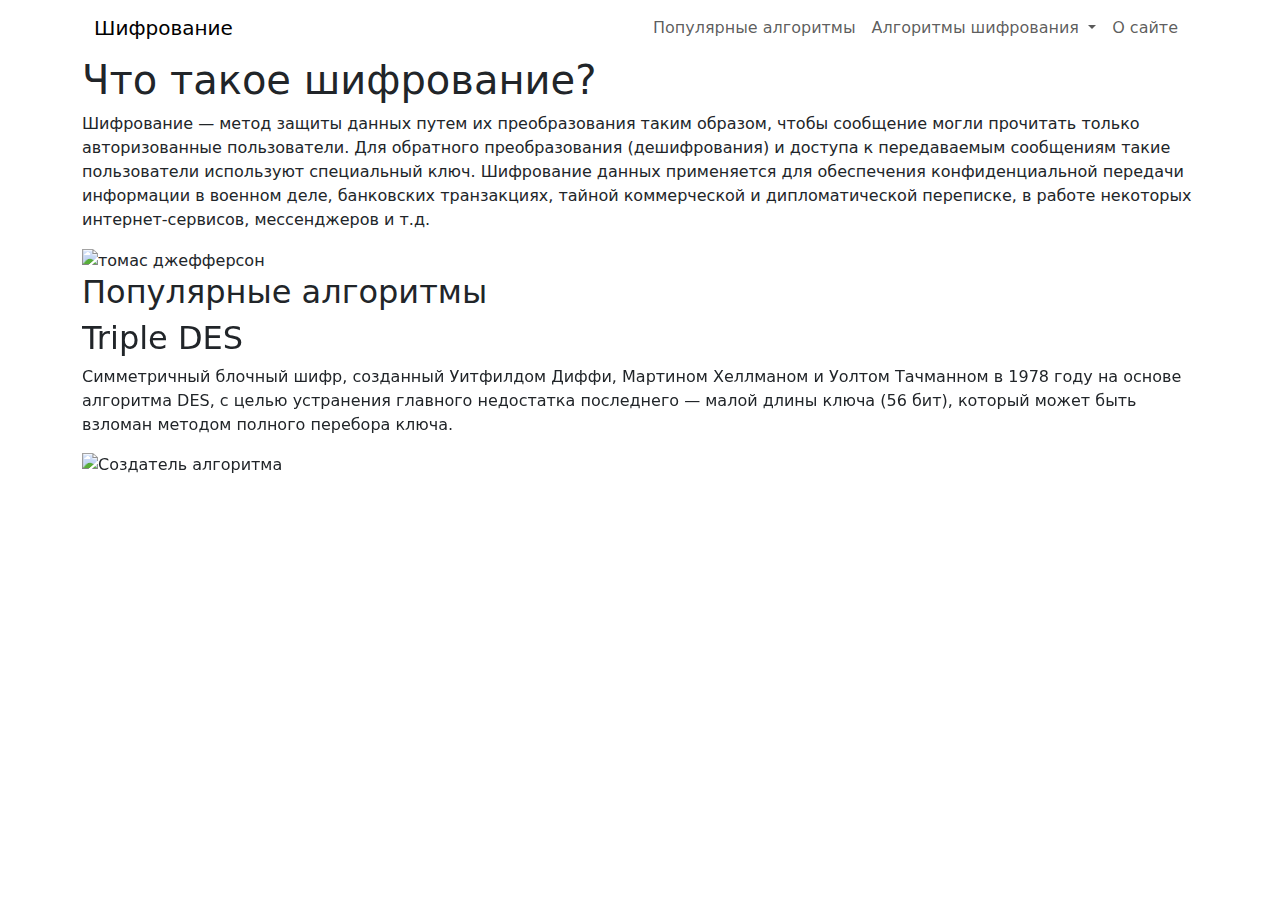
==== Сайт/src/index.html @ 25599749 "Закончил слайдер + добавил кнопке меню ссылку на него" ====
<!DOCTYPE html>
<html lang="ru">
<head>
    <meta charset="UTF-8">
    <meta name="viewport" content="width=device-width, initial-scale=1.0">
    <link href="https://cdn.jsdelivr.net/npm/bootstrap@5.3.3/dist/css/bootstrap.min.css" rel="stylesheet" integrity="sha384-QWTKZyjpPEjISv5WaRU9OFeRpok6YctnYmDr5pNlyT2bRjXh0JMhjY6hW+ALEwIH" crossorigin="anonymous">
    <link rel="stylesheet" href="css/normalize.css">
    <link rel="stylesheet" href="css/style.css">
    <title>Шифрование</title>
</head>
<body>
    <!-- Шапка -->
    <header class="header">
        <div class="container header__container">
            <nav class="navbar navbar-expand-md header__navbar">
                <div class="container-fluid">
                  <a class="navbar-brand header__logo logo" href="#">Шифрование</a>
                  <button class="navbar-toggler" type="button" data-bs-toggle="collapse" data-bs-target="#navbarSupportedContent" aria-controls="navbarSupportedContent" aria-expanded="false" aria-label="Переключатель навигации">
                    <!-- <span class="navbar-toggle-btn"></span> -->
                    <img src="icons/Menu_Duo_LG.svg" alt="" width="30" height="30">
                  </button>
                  <div class="collapse navbar-collapse justify-content-end" id="navbarSupportedContent">
                    <ul class="navbar-nav mb-2 mb-lg-0">
                      <li class="nav-item">
                        <a class="nav-link" href="#slider">Популярные алгоритмы</a>
                      </li>
                      <li class="nav-item dropdown">
                        <a class="nav-link dropdown-toggle" href="#" role="button" data-bs-toggle="dropdown" aria-expanded="false">
                          Алгоритмы шифрования
                        </a>
                        <ul class="dropdown-menu">
                          <li><a class="dropdown-item" href="#">Шифр Цезаря</a></li>
                          <li><a class="dropdown-item" href="#">Шифр Виженера</a></li>
                          <li><a class="dropdown-item" href="#">Шифр Атбаш</a></li>
                        </ul>
                      </li>
                      <li class="nav-item">
                        <a class="nav-link" href="#">О сайте</a>
                      </li>
                    </ul>
                  </div>
                </div>
              </nav>
        </div>
    </header>

    <main class="main">
      <section class="main-part">
        <div class="container main-part__container">
          <div class="main-part__left-part">
            <h1 class="main-part__title title">Что такое шифрование?</h1>
            <p class="main-part__text text">Шифрование — метод защиты данных путем их преобразования таким образом, чтобы сообщение могли прочитать только авторизованные пользователи. Для обратного преобразования (дешифрования) и доступа к передаваемым сообщениям такие пользователи используют специальный ключ. 

              Шифрование данных применяется для обеспечения конфиденциальной передачи информации в военном деле, банковских транзакциях, тайной коммерческой и дипломатической переписке, в работе некоторых интернет-сервисов, мессенджеров и т.д.</p>
          </div>
          <div class="main-part__right-part">
            <img src="img/main-img.png" alt="томас джефферсон" width="556" height="510">
          </div>
        </div>
      </section>

      <section class="main-slider" id="slider">
        <div class="container main-slider__container">
          <h2 class="main-slider__title title" id="popular-algorithms">Популярные алгоритмы</h2>
          <div id="carouselExampleIndicators" class="main-slider__carousel carousel slide">
            <div class="main-slider__carousel-inner carousel-inner">
              <div class="main-slider__carousel-item carousel-item active">
                <div class="main-slider__content">
                  <div class="main-slider__text">
                    <h2 class="main-slider__algorithm-name">Triple DES</h2>
                    <p class="main-slider__algorithm_descr">
                      Cимметричный блочный шифр, созданный Уитфилдом Диффи, Мартином Хеллманом и Уолтом Тачманном в 1978 году на основе алгоритма DES, с целью устранения главного недостатка последнего — малой длины ключа (56 бит), который может быть взломан методом полного перебора ключа.
                    </p>
                  </div>
                  <img src="img/slider-img-1.png" class="d-block w-100" alt="Создатель алгоритма" width="354" height="401">
                </div>
              </div>
              <div class="main-slider__carousel-item carousel-item">
                <div class="main-slider__content">
                  <div class="main-slider__text">
                    <h2 class="main-slider__algorithm-name">AES</h2>
                    <p class="main-slider__algorithm_descr">
                      симметричный алгоритм блочного шифрования, принятый в качестве стандарта шифрования правительством США по результатам конкурса AES. Этот алгоритм хорошо проанализирован и сейчас широко используется, как это было с его предшественником DES. Национальный институт стандартов и технологий США опубликовал спецификацию AES 26 ноября 2001 года после пятилетнего периода, в ходе которого были созданы и оценены 15 кандидатур.
                    </p>
                  </div>
                  <img src="img/slider-img-2.png" class="d-block w-100" alt="Создатель алгоритма" width="354" height="401">
                </div>
              </div>
              <div class="main-slider__carousel-item carousel-item">
                <div class="main-slider__content">
                  <div class="main-slider__text">
                    <h2 class="main-slider__algorithm-name">ГОСТ 28147-8</h2>
                    <p class="main-slider__algorithm_descr">
                      Стандарт Российской Федерации на шифрование и имитозащиту данных. Первоначально имел гриф (ОВ или СС - точно не известно), затем гриф последовательно снижался, и к моменту официального проведения алгоритма через Госстандарт СССР в 1989 году был снят. Алгоритм остался ДСП (как известно, ДСП не считается грифом). В 1989 году стал официальным стандартом СССР, а позже, после распада СССР, федеральным стандартом Российской Федерации.
                    </p>
                  </div>
                  <img src="img/slider-img-3.png" class="d-block w-100" alt="Создатель алгоритма" width="354" height="401">
                </div>
              </div>
            </div>
            <button class="carousel-control-prev control-button" type="button" data-bs-target="#carouselExampleIndicators" data-bs-slide="prev">
              <span class="carousel-control-prev-icon" aria-hidden="true"></span>
              <span class="visually-hidden">Предыдущий</span>
            </button>
            <button class="carousel-control-next control-button" type="button" data-bs-target="#carouselExampleIndicators" data-bs-slide="next">
              <span class="carousel-control-next-icon" aria-hidden="true"></span>
              <span class="visually-hidden">Следующий</span>
            </button>
          </div>
        </div>
      </section>
    </main>
    

    <script src="https://cdn.jsdelivr.net/npm/bootstrap@5.3.3/dist/js/bootstrap.bundle.min.js" integrity="sha384-YvpcrYf0tY3lHB60NNkmXc5s9fDVZLESaAA55NDzOxhy9GkcIdslK1eN7N6jIeHz" crossorigin="anonymous"></script>
    <script src="js/script.js"></script>
</body>
</html>
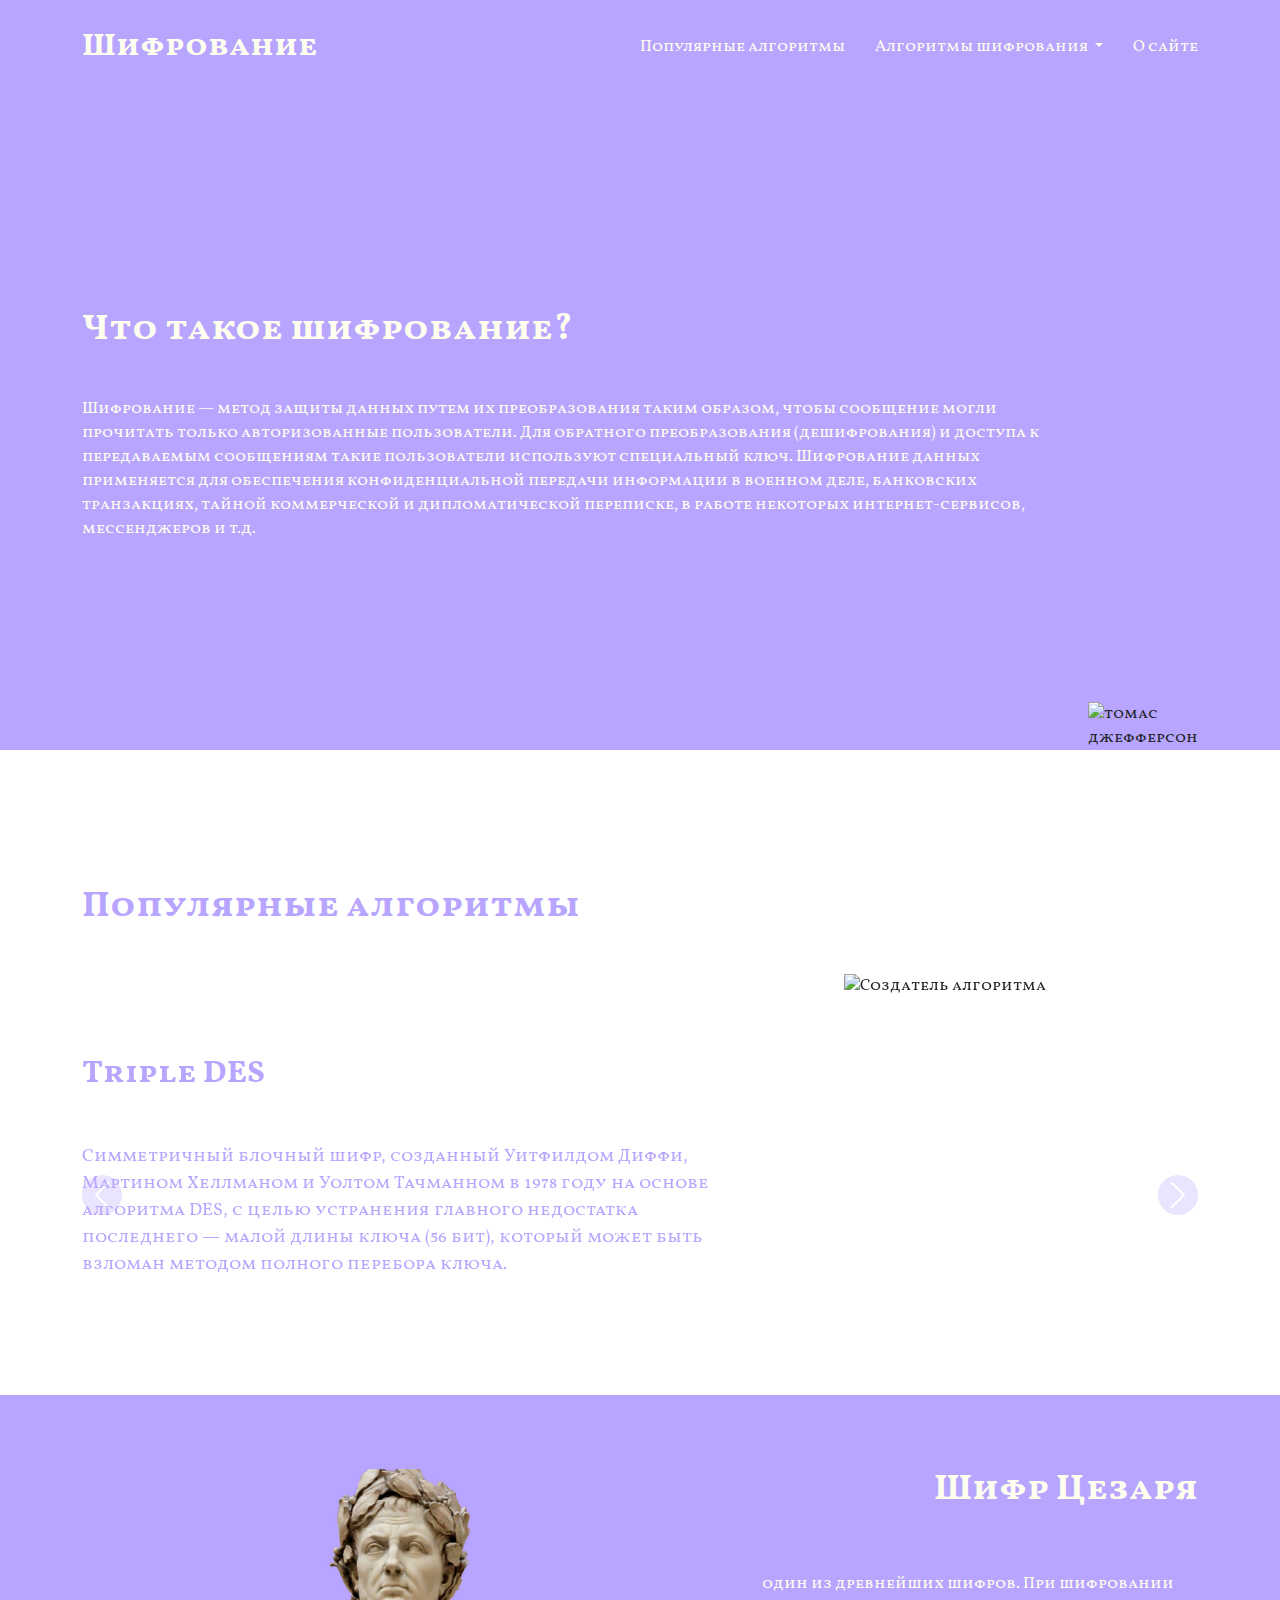
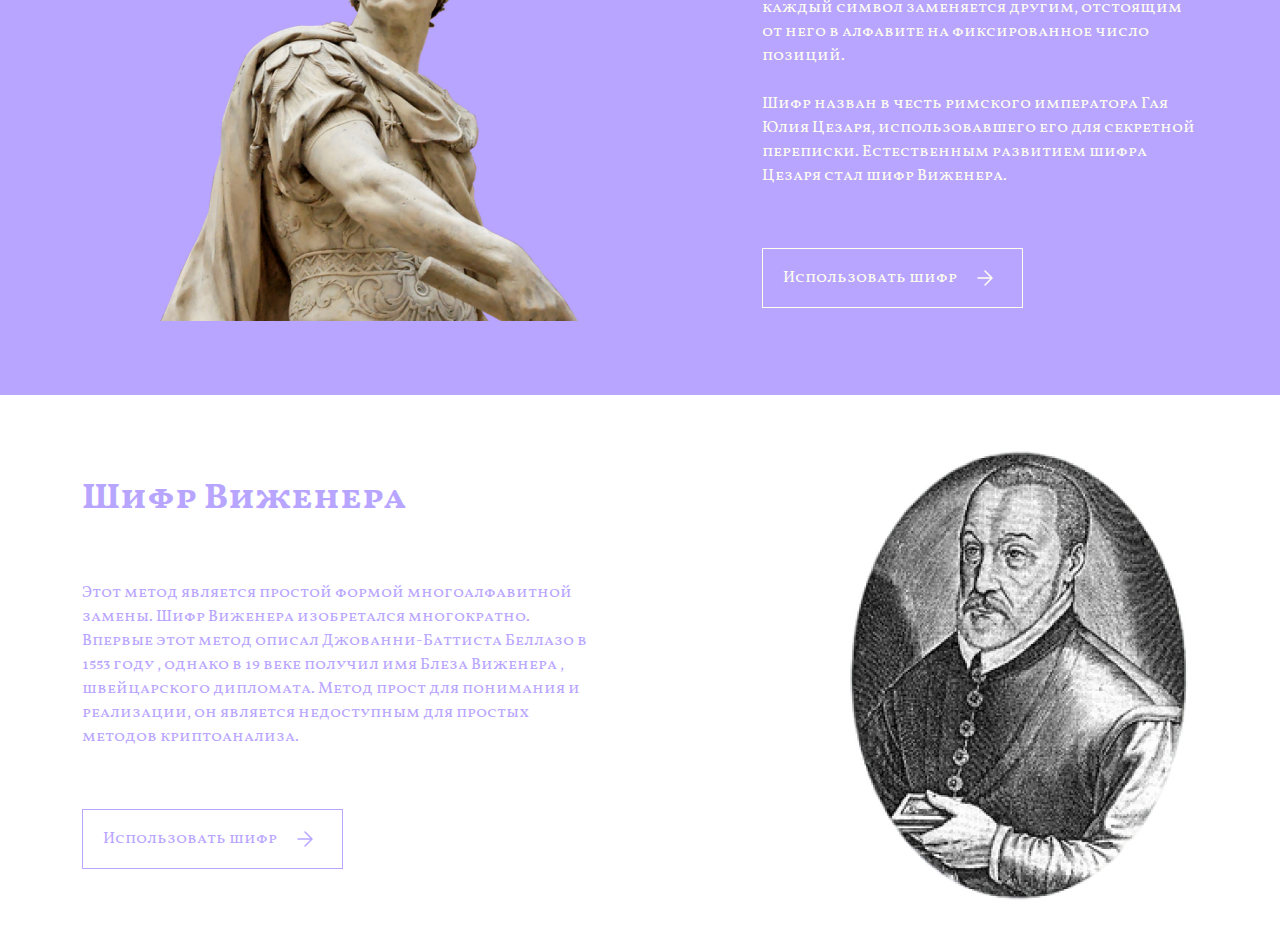
==== commit 50a10645: "Сделал блок с шифром Цезаря и блок с шифром Виженера" ====
--- a/Сайт/src/index.html
+++ b/Сайт/src/index.html
@@ -109,6 +109,34 @@
           </div>
         </div>
       </section>
+
+      <section class="сaesars-сipher">
+        <div class="container сaesars-сipher__container">
+          <div class="сaesars-сipher__left-part">
+            <img src="img/caesar-img.png" alt="Гай Юлий Цезарь" width="530" height="452">
+          </div>
+          <div class="сaesars-сipher__right-part">
+            <h2 class="сaesars-сipher__title title">Шифр Цезаря</h2>
+            <p class="сaesars-сipher__text text">один из древнейших шифров. При шифровании каждый символ заменяется другим, отстоящим от него в алфавите на фиксированное число позиций.<br>
+            <br>
+              Шифр назван в честь римского императора Гая Юлия Цезаря, использовавшего его для секретной переписки. Естественным развитием шифра Цезаря стал шифр Виженера.</p>
+              <button class="сaesars-сipher__button button" type="button">Использовать шифр</button>
+          </div>
+        </div>
+      </section>
+
+      <section class="vigener-cipher">
+        <div class="container vigener-cipher__container">
+          <div class="vigener-cipher__right-part">
+            <h2 class="vigener-cipher__title title">Шифр Виженера</h2>
+            <p class="vigener-cipher__text text">Этот метод является простой формой многоалфавитной замены. Шифр Виженера изобретался многократно. Впервые этот метод описал Джованни-Баттиста Беллазо в 1553 году , однако в 19 веке получил имя Блеза Виженера , швейцарского дипломата. Метод прост для понимания и реализации, он является недоступным для простых методов криптоанализа.</p>
+              <button class="vigener-cipher__button button" type="button">Использовать шифр</button>
+            </div>
+            <div class="vigener-cipher__left-part">
+              <img src="img/vigener-img.png" alt="Виженер" width="358" height="461">
+            </div>
+        </div>
+      </section>
     </main>
     
 
--- a/Сайт/src/css/style.css
+++ b/Сайт/src/css/style.css
@@ -0,0 +1,277 @@
+@charset "UTF-8";
+@import url("https://fonts.googleapis.com/css2?family=Vollkorn+SC:wght@400;600;700;900&display=swap");
+* {
+  box-sizing: border-box;
+}
+
+body {
+  font-family: "Vollkorn SC";
+}
+
+.container {
+  max-width: 1140px;
+}
+
+.header {
+  background-color: #B8A5FF;
+}
+.header__container {
+  min-height: 100px;
+  padding: 15px 0;
+}
+.header__navbar a, .header__navbar li {
+  color: #FFFFF0;
+}
+.header__navbar a:hover, .header__navbar li:hover {
+  color: #FFEC99;
+}
+
+.navbar-nav {
+  -moz-column-gap: 1.875rem;
+       column-gap: 1.875rem;
+}
+
+.header .logo {
+  padding: 0;
+  font-size: 32px;
+  font-weight: bold;
+}
+.header .logo:focus-visible {
+  outline: none;
+}
+
+.dropdown-menu {
+  background-color: #B8A5FF;
+  color: #FFFFF0;
+  border: none;
+  padding-top: 30px;
+  padding-bottom: 30px;
+  right: 0;
+}
+.dropdown-menu li:not(:last-child) {
+  margin-bottom: 20px;
+}
+
+.navbar .navbar-nav .nav-item .nav-link, .logo, .dropdown-item {
+  position: relative;
+  padding-right: 0;
+  padding-left: 0;
+}
+.navbar .navbar-nav .nav-item .nav-link::before, .logo::before, .dropdown-item::before {
+  position: absolute;
+  bottom: 5px;
+  left: 8;
+  content: "";
+  display: block;
+  height: 1px;
+  width: 0;
+  background-color: #FFEC99;
+  transition: 0.3s;
+}
+.navbar .navbar-nav .nav-item .nav-link:hover:before, .logo:hover:before, .dropdown-item:hover:before {
+  width: 100%;
+}
+.navbar .navbar-nav .nav-item .nav-link:focus, .logo:focus, .dropdown-item:focus {
+  color: #FFD000;
+  box-shadow: none;
+}
+.navbar .navbar-nav .nav-item .nav-link:active, .logo:active, .dropdown-item:active {
+  color: #FFD000;
+}
+
+.dropdown-menu {
+  padding-left: 8px;
+}
+
+.dropdown-item {
+  display: inline;
+}
+.dropdown-item:hover {
+  background-color: #B8A5FF;
+}
+
+.navbar-toggler {
+  border: none;
+}
+.navbar-toggler:focus {
+  box-shadow: none;
+}
+
+.main-part {
+  background-color: #B8A5FF;
+}
+.main-part__container {
+  min-height: 650px;
+  display: flex;
+  align-items: center;
+  -moz-column-gap: 34px;
+       column-gap: 34px;
+}
+.main-part__title {
+  color: #FFFFF0;
+  margin: 0;
+  margin-bottom: 45px;
+}
+.main-part__text {
+  color: #FFFFF0;
+  margin: 0;
+}
+.main-part__right-part {
+  align-self: flex-end;
+}
+.main-part__right-part img {
+  width: 34.75rem;
+  height: 31.875rem;
+}
+
+.main-slider__container {
+  padding-top: 136px;
+  margin-bottom: 20px;
+}
+.main-slider__title {
+  color: #B8A5FF;
+  margin-bottom: 45px;
+}
+.main-slider__content {
+  display: flex;
+  align-items: center;
+  -moz-column-gap: 125px;
+       column-gap: 125px;
+}
+.main-slider__algorithm-name {
+  color: #B8A5FF;
+  font-size: 32px;
+  font-weight: bold;
+  margin-bottom: 50px;
+}
+.main-slider__algorithm_descr {
+  color: #B8A5FF;
+  font-size: 18px;
+}
+.main-slider__carousel {
+  max-height: 450px;
+}
+
+.control-button {
+  background-color: #B8A5FF;
+  width: 40px;
+  height: 40px;
+  top: 50%;
+  border-radius: 20px;
+  opacity: 0.3;
+}
+
+.сaesars-сipher {
+  min-height: 600px;
+  background-color: #B8A5FF;
+  display: flex;
+  align-items: center;
+  margin-bottom: 48px;
+}
+.сaesars-сipher__container {
+  display: flex;
+  justify-content: space-between;
+  -moz-column-gap: 150px;
+       column-gap: 150px;
+}
+.сaesars-сipher__right-part {
+  align-self: flex-start;
+}
+.сaesars-сipher__title {
+  margin-bottom: 60px;
+  color: #FFFFF0;
+  text-align: right;
+}
+.сaesars-сipher__text {
+  color: #FFFFF0;
+  margin-bottom: 60px;
+}
+.сaesars-сipher__button {
+  border: 1px solid #FFFFF0;
+  color: #FFFFF0;
+}
+.сaesars-сipher__button::after {
+  background: url("../icons/ArrowRight11.svg");
+}
+.сaesars-сipher__button:hover {
+  background-color: #FFFFF0;
+  color: #B8A5FF;
+  border: none;
+}
+.сaesars-сipher__button:hover::after {
+  background: url("../icons/ArrowRight12.svg");
+}
+
+.vigener-cipher {
+  min-height: 500px;
+}
+.vigener-cipher__container {
+  display: flex;
+  align-items: center;
+  justify-content: space-between;
+  -moz-column-gap: 240px;
+       column-gap: 240px;
+}
+.vigener-cipher__title {
+  margin-bottom: 60px;
+  color: #B8A5FF;
+  text-align: left;
+}
+.vigener-cipher__text {
+  color: #B8A5FF;
+  margin-bottom: 60px;
+}
+.vigener-cipher__button {
+  border: 1px solid #B8A5FF;
+  color: #B8A5FF;
+}
+.vigener-cipher__button::after {
+  background: url("../icons/ArrowRight12.svg");
+}
+.vigener-cipher__button:hover {
+  background-color: #694CD2;
+  color: #FFFFF0;
+  border: none;
+}
+.vigener-cipher__button:hover::after {
+  background: url("../icons/ArrowRight11.svg");
+}
+
+.title {
+  font-size: 36px;
+  font-weight: bold;
+}
+
+.text {
+  font-size: 16px;
+}
+
+.button {
+  position: relative;
+  width: 261px;
+  height: 60px;
+  background-color: rgba(0, 0, 0, 0);
+  padding-left: 20px;
+  text-align: left;
+  transition: 0.4s;
+}
+.button::after {
+  content: "";
+  position: absolute;
+  right: 20px;
+  width: 35px;
+  height: 35px;
+  top: 18%;
+}
+
+@media (max-width: 576px) {
+  .container {
+    width: 100%;
+  }
+  .nav-link {
+    display: inline;
+  }
+  .nav-item:not(:last-child) {
+    margin-bottom: 20px;
+  }
+}/*# sourceMappingURL=style.css.map */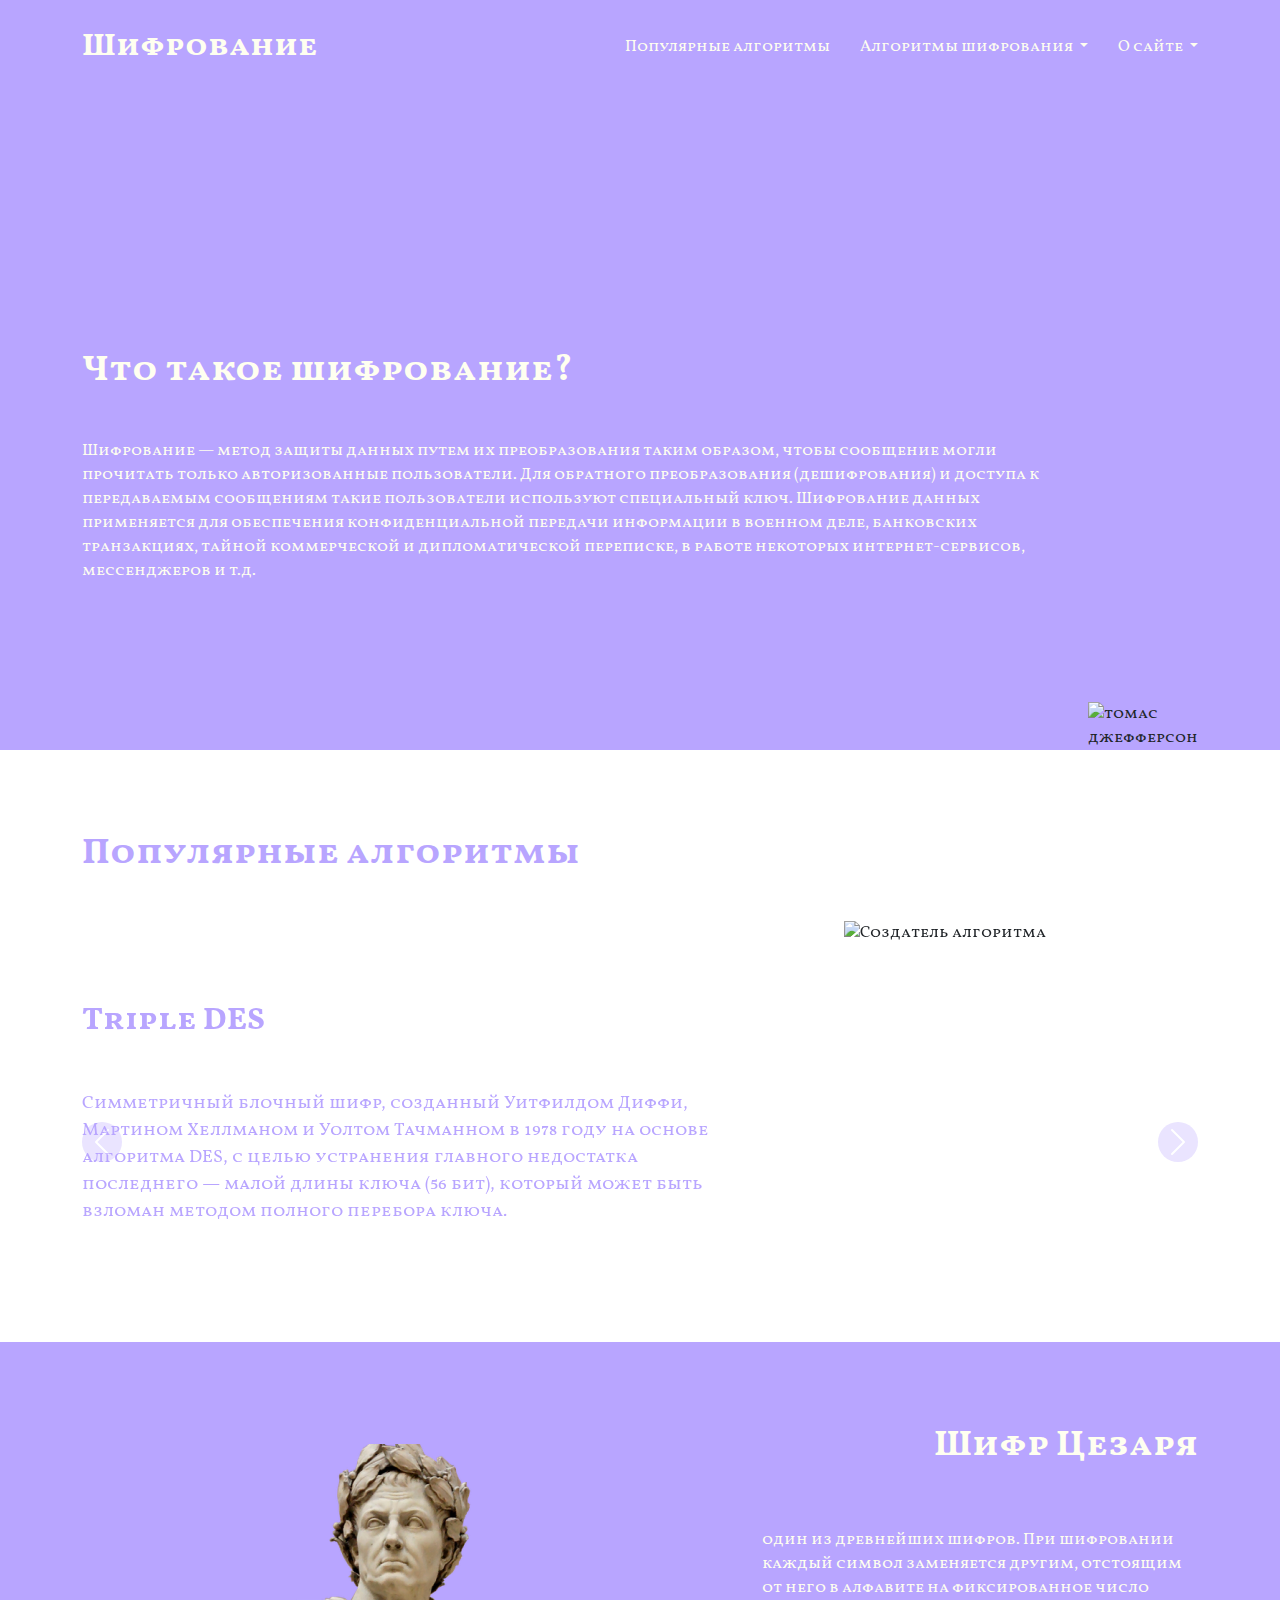
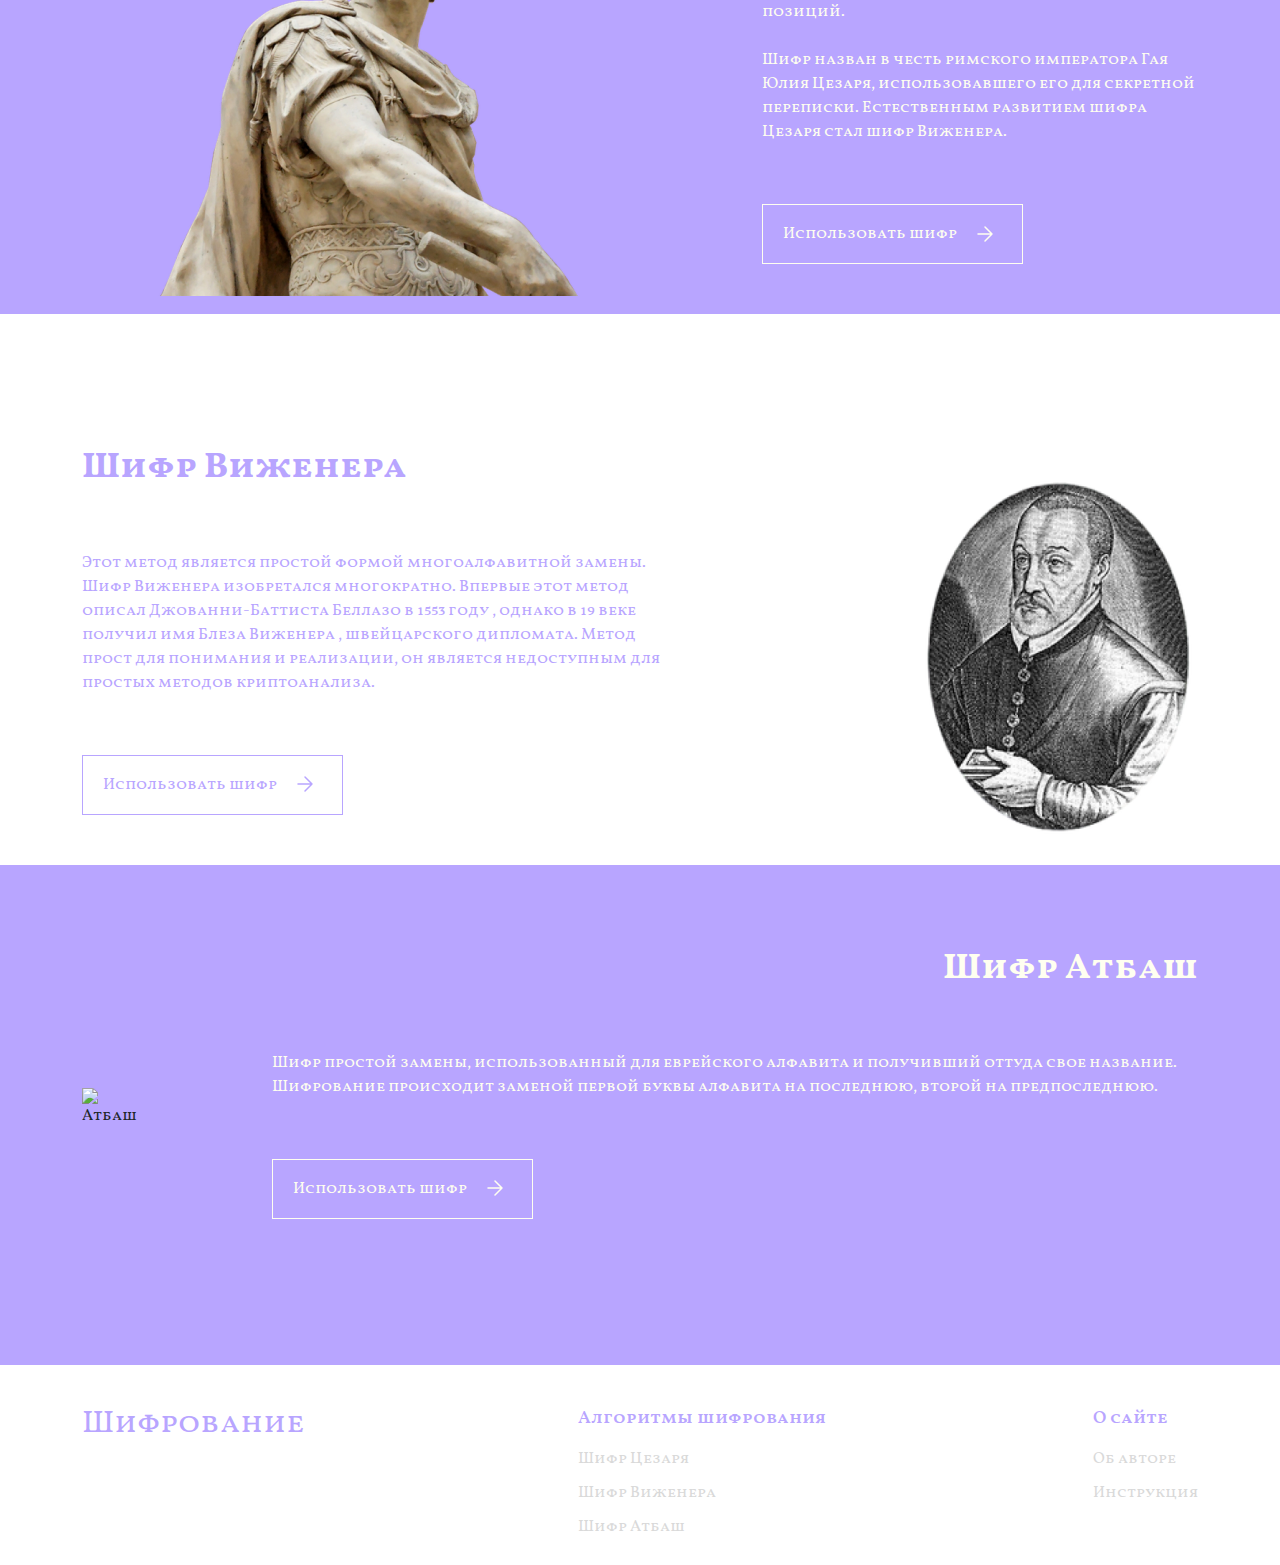
==== commit 1d091d86: "Закончил делать адаптив для двух размеров экранов, также добавил fav-иконку." ====
--- a/Сайт/src/index.html
+++ b/Сайт/src/index.html
@@ -7,6 +7,24 @@
     <link rel="stylesheet" href="css/normalize.css">
     <link rel="stylesheet" href="css/style.css">
     <title>Шифрование</title>
+
+    <link rel="apple-touch-icon" sizes="57x57" href="icons/fav/apple-icon-57x57.png">
+    <link rel="apple-touch-icon" sizes="60x60" href="icons/fav/apple-icon-60x60.png">
+    <link rel="apple-touch-icon" sizes="72x72" href="icons/fav/apple-icon-72x72.png">
+    <link rel="apple-touch-icon" sizes="76x76" href="icons/fav/apple-icon-76x76.png">
+    <link rel="apple-touch-icon" sizes="114x114" href="icons/fav/apple-icon-114x114.png">
+    <link rel="apple-touch-icon" sizes="120x120" href="icons/fav/apple-icon-120x120.png">
+    <link rel="apple-touch-icon" sizes="144x144" href="icons/fav/apple-icon-144x144.png">
+    <link rel="apple-touch-icon" sizes="152x152" href="icons/fav/apple-icon-152x152.png">
+    <link rel="apple-touch-icon" sizes="180x180" href="icons/fav/apple-icon-180x180.png">
+    <link rel="icon" type="image/png" sizes="192x192"  href="icons/fav/android-icon-192x192.png">
+    <link rel="icon" type="image/png" sizes="32x32" href="icons/fav/favicon-32x32.png">
+    <link rel="icon" type="image/png" sizes="96x96" href="icons/fav/favicon-96x96.png">
+    <link rel="icon" type="image/png" sizes="16x16" href="icons/fav/favicon-16x16.png">
+    <link rel="manifest" href="icons/fav/manifest.json">
+    <meta name="msapplication-TileColor" content="#ffffff">
+    <meta name="msapplication-TileImage" content="icons/fav/ms-icon-144x144.png">
+    <meta name="theme-color" content="#ffffff">
 </head>
 <body>
     <!-- Шапка -->
@@ -14,13 +32,13 @@
         <div class="container header__container">
             <nav class="navbar navbar-expand-md header__navbar">
                 <div class="container-fluid">
-                  <a class="navbar-brand header__logo logo" href="#">Шифрование</a>
+                  <a class="navbar-brand header__logo logo" href="index.html">Шифрование</a>
                   <button class="navbar-toggler" type="button" data-bs-toggle="collapse" data-bs-target="#navbarSupportedContent" aria-controls="navbarSupportedContent" aria-expanded="false" aria-label="Переключатель навигации">
                     <!-- <span class="navbar-toggle-btn"></span> -->
                     <img src="icons/Menu_Duo_LG.svg" alt="" width="30" height="30">
                   </button>
                   <div class="collapse navbar-collapse justify-content-end" id="navbarSupportedContent">
-                    <ul class="navbar-nav mb-2 mb-lg-0">
+                    <ul class="navbar-nav mb-lg-0">
                       <li class="nav-item">
                         <a class="nav-link" href="#slider">Популярные алгоритмы</a>
                       </li>
@@ -29,13 +47,19 @@
                           Алгоритмы шифрования
                         </a>
                         <ul class="dropdown-menu">
-                          <li><a class="dropdown-item" href="#">Шифр Цезаря</a></li>
-                          <li><a class="dropdown-item" href="#">Шифр Виженера</a></li>
-                          <li><a class="dropdown-item" href="#">Шифр Атбаш</a></li>
+                          <li><a class="dropdown-item" href="ceasar.html">Шифр Цезаря</a></li>
+                          <li><a class="dropdown-item" href="vigener.html">Шифр Виженера</a></li>
+                          <li><a class="dropdown-item" href="atbash.html">Шифр Атбаш</a></li>
                         </ul>
                       </li>
-                      <li class="nav-item">
-                        <a class="nav-link" href="#">О сайте</a>
+                      <li class="nav-item dropdown">
+                        <a class="nav-link dropdown-toggle" href="#" role="button" data-bs-toggle="dropdown" aria-expanded="false">
+                          О сайте
+                        </a>
+                        <ul class="dropdown-menu">
+                          <li><a class="dropdown-item" href="author.html">Об авторе</a></li>
+                          <li><a class="dropdown-item" href="instruction.html">Инструкция</a></li>
+                        </ul>
                       </li>
                     </ul>
                   </div>
@@ -45,6 +69,7 @@
     </header>
 
     <main class="main">
+      <!-- Основная часть -->
       <section class="main-part">
         <div class="container main-part__container">
           <div class="main-part__left-part">
@@ -58,7 +83,7 @@
           </div>
         </div>
       </section>
-
+      <!-- Слайдер -->
       <section class="main-slider" id="slider">
         <div class="container main-slider__container">
           <h2 class="main-slider__title title" id="popular-algorithms">Популярные алгоритмы</h2>
@@ -72,7 +97,7 @@
                       Cимметричный блочный шифр, созданный Уитфилдом Диффи, Мартином Хеллманом и Уолтом Тачманном в 1978 году на основе алгоритма DES, с целью устранения главного недостатка последнего — малой длины ключа (56 бит), который может быть взломан методом полного перебора ключа.
                     </p>
                   </div>
-                  <img src="img/slider-img-1.png" class="d-block w-100" alt="Создатель алгоритма" width="354" height="401">
+                  <img src="img/slider-img-1.png" class=" w-100" alt="Создатель алгоритма" width="354" height="401">
                 </div>
               </div>
               <div class="main-slider__carousel-item carousel-item">
@@ -83,7 +108,7 @@
                       симметричный алгоритм блочного шифрования, принятый в качестве стандарта шифрования правительством США по результатам конкурса AES. Этот алгоритм хорошо проанализирован и сейчас широко используется, как это было с его предшественником DES. Национальный институт стандартов и технологий США опубликовал спецификацию AES 26 ноября 2001 года после пятилетнего периода, в ходе которого были созданы и оценены 15 кандидатур.
                     </p>
                   </div>
-                  <img src="img/slider-img-2.png" class="d-block w-100" alt="Создатель алгоритма" width="354" height="401">
+                  <img src="img/slider-img-2.png" class="w-100" alt="Создатель алгоритма" width="354" height="401">
                 </div>
               </div>
               <div class="main-slider__carousel-item carousel-item">
@@ -94,7 +119,7 @@
                       Стандарт Российской Федерации на шифрование и имитозащиту данных. Первоначально имел гриф (ОВ или СС - точно не известно), затем гриф последовательно снижался, и к моменту официального проведения алгоритма через Госстандарт СССР в 1989 году был снят. Алгоритм остался ДСП (как известно, ДСП не считается грифом). В 1989 году стал официальным стандартом СССР, а позже, после распада СССР, федеральным стандартом Российской Федерации.
                     </p>
                   </div>
-                  <img src="img/slider-img-3.png" class="d-block w-100" alt="Создатель алгоритма" width="354" height="401">
+                  <img src="img/slider-img-3.png" class="w-100" alt="Создатель алгоритма" width="354" height="401">
                 </div>
               </div>
             </div>
@@ -109,7 +134,7 @@
           </div>
         </div>
       </section>
-
+      <!-- Блок шифра Цезаря -->
       <section class="сaesars-сipher">
         <div class="container сaesars-сipher__container">
           <div class="сaesars-сipher__left-part">
@@ -120,24 +145,65 @@
             <p class="сaesars-сipher__text text">один из древнейших шифров. При шифровании каждый символ заменяется другим, отстоящим от него в алфавите на фиксированное число позиций.<br>
             <br>
               Шифр назван в честь римского императора Гая Юлия Цезаря, использовавшего его для секретной переписки. Естественным развитием шифра Цезаря стал шифр Виженера.</p>
-              <button class="сaesars-сipher__button button" type="button">Использовать шифр</button>
-          </div>
-        </div>
-      </section>
-
+              <a class="сaesars-сipher__button button" type="button" href="ceasar.html">Использовать шифр</a>
+          </div>
+        </div>
+      </section>
+      <!-- Блок шифра Виженера -->
       <section class="vigener-cipher">
         <div class="container vigener-cipher__container">
           <div class="vigener-cipher__right-part">
             <h2 class="vigener-cipher__title title">Шифр Виженера</h2>
             <p class="vigener-cipher__text text">Этот метод является простой формой многоалфавитной замены. Шифр Виженера изобретался многократно. Впервые этот метод описал Джованни-Баттиста Беллазо в 1553 году , однако в 19 веке получил имя Блеза Виженера , швейцарского дипломата. Метод прост для понимания и реализации, он является недоступным для простых методов криптоанализа.</p>
-              <button class="vigener-cipher__button button" type="button">Использовать шифр</button>
+              <a class="vigener-cipher__button button" type="button" href="vigener.html">Использовать шифр</a>
             </div>
             <div class="vigener-cipher__left-part">
-              <img src="img/vigener-img.png" alt="Виженер" width="358" height="461">
+              <img src="img/vigener-img.png" alt="Виженер" width="279" height="359">
             </div>
         </div>
       </section>
+      <!-- Блок Шифра Атбаш -->
+      <section class="atbash-cipher">
+        <div class="container atbash-cipher__container">
+          <div class="atbash-cipher__left-part">
+            <img src="img/atbash-img.png" alt="Атбаш" width="453" height="330">
+          </div>
+          <div class="atbash-cipher__right-part">
+            <h2 class="atbash-cipher__title title">Шифр Атбаш</h2>
+            <p class="atbash-cipher__text text">Шифр простой замены, использованный для еврейского алфавита и получивший оттуда свое название. Шифрование происходит заменой первой буквы алфавита на последнюю, второй на предпоследнюю.</p>
+              <a class="atbash-cipher__button button" type="button" href="atbash.html">Использовать шифр</a>
+          </div>
+        </div>
+      </section>
     </main>
+
+    <footer class="footer">
+      <div class="container footer__container">
+        <div class="footer__social-media-block">
+          <h2 class="footer__logo logo">Шифрование</h2>
+          <ul class="footer__social-media-list">
+            <li class="footer__social-media-item"><a href="https://t.me/gibon22"><img src="icons/telegram-violet.svg" alt=""></a></li>
+            <li class="footer__social-media-item"><a href="https://github.com/Antoha-proger"><img src="icons/github-violet.svg" alt=""></a></li>
+            <li class="footer__social-media-item"><a href="mailto:kobeleva166@gmail.com"><img src="icons/gmail-violet.svg" alt=""></a></li>
+          </ul>
+        </div>
+        <div class="footer__algorithm-block">
+          <ul class="footer__algorithm-list footer-list">
+            <li class="footer__algorithm-title footer-title">Алгоритмы шифрования</li>
+            <li class="footer__algorithm-item footer-item"><a href="ceasar.html">Шифр Цезаря</a></li>
+            <li class="footer__algorithm-item footer-item"><a href="vigener.html">Шифр Виженера</a></li>
+            <li class="footer__algorithm-item footer-item"><a href="atbash.html">Шифр Атбаш</a></li>
+          </ul>
+        </div>
+        <div class="footer__about-block">
+          <ul class="footer__about-list footer-list">
+            <li class="footer__about-title footer-title">О сайте</li>
+            <li class="footer__about-item footer-item"><a href="author.html">Об авторе</a></li>
+            <li class="footer__about-item footer-item"><a href="instruction.html">Инструкция</a></li>
+          </ul>
+        </div>
+      </div>
+    </footer>
     
 
     <script src="https://cdn.jsdelivr.net/npm/bootstrap@5.3.3/dist/js/bootstrap.bundle.min.js" integrity="sha384-YvpcrYf0tY3lHB60NNkmXc5s9fDVZLESaAA55NDzOxhy9GkcIdslK1eN7N6jIeHz" crossorigin="anonymous"></script>
--- a/Сайт/src/css/style.css
+++ b/Сайт/src/css/style.css
@@ -10,6 +10,7 @@
 
 .container {
   max-width: 1140px;
+  padding-top: 83px;
 }
 
 .header {
@@ -43,6 +44,7 @@
 .dropdown-menu {
   background-color: #B8A5FF;
   color: #FFFFF0;
+  padding-left: 8px;
   border: none;
   padding-top: 30px;
   padding-bottom: 30px;
@@ -79,10 +81,6 @@
   color: #FFD000;
 }
 
-.dropdown-menu {
-  padding-left: 8px;
-}
-
 .dropdown-item {
   display: inline;
 }
@@ -120,12 +118,11 @@
   align-self: flex-end;
 }
 .main-part__right-part img {
-  width: 34.75rem;
-  height: 31.875rem;
+  width: 556px;
+  height: 510px;
 }
 
 .main-slider__container {
-  padding-top: 136px;
   margin-bottom: 20px;
 }
 .main-slider__title {
@@ -162,17 +159,20 @@
 }
 
 .сaesars-сipher {
-  min-height: 600px;
-  background-color: #B8A5FF;
-  display: flex;
-  align-items: center;
-  margin-bottom: 48px;
+  min-height: 548px;
+  background-color: #B8A5FF;
 }
 .сaesars-сipher__container {
   display: flex;
   justify-content: space-between;
   -moz-column-gap: 150px;
        column-gap: 150px;
+  align-items: center;
+  margin-bottom: 50px;
+}
+.сaesars-сipher__left-part img {
+  width: 530px;
+  height: 452px;
 }
 .сaesars-сipher__right-part {
   align-self: flex-start;
@@ -203,14 +203,18 @@
 }
 
 .vigener-cipher {
-  min-height: 500px;
+  min-height: 450px;
 }
 .vigener-cipher__container {
   display: flex;
-  align-items: center;
   justify-content: space-between;
   -moz-column-gap: 240px;
        column-gap: 240px;
+  align-items: center;
+}
+.vigener-cipher__left-part img {
+  width: 279px;
+  height: 359px;
 }
 .vigener-cipher__title {
   margin-bottom: 60px;
@@ -235,6 +239,75 @@
 }
 .vigener-cipher__button:hover::after {
   background: url("../icons/ArrowRight11.svg");
+}
+
+.atbash-cipher {
+  min-height: 500px;
+  background-color: #B8A5FF;
+}
+.atbash-cipher__container {
+  display: flex;
+  justify-content: space-between;
+  -moz-column-gap: 135px;
+       column-gap: 135px;
+  align-items: center;
+}
+.atbash-cipher__left-part img {
+  width: 453px;
+  height: 330px;
+}
+.atbash-cipher__right-part {
+  align-self: flex-start;
+}
+.atbash-cipher__title {
+  margin-bottom: 60px;
+  color: #FFFFF0;
+  text-align: right;
+}
+.atbash-cipher__text {
+  color: #FFFFF0;
+  margin-bottom: 60px;
+}
+.atbash-cipher__button {
+  border: 1px solid #FFFFF0;
+  color: #FFFFF0;
+}
+.atbash-cipher__button::after {
+  background: url("../icons/ArrowRight11.svg");
+}
+.atbash-cipher__button:hover {
+  background-color: #FFFFF0;
+  color: #B8A5FF;
+  border: none;
+}
+.atbash-cipher__button:hover::after {
+  background: url("../icons/ArrowRight12.svg");
+}
+
+.footer__container {
+  padding-top: 40px;
+  min-height: 200px;
+  display: grid;
+  grid-template-columns: repeat(3, 1fr);
+  justify-content: space-between;
+}
+.footer__logo {
+  color: #B8A5FF;
+  margin-bottom: 20px;
+  pointer-events: none;
+}
+.footer__social-media-list {
+  padding: 0;
+  list-style: none;
+  display: flex;
+  -moz-column-gap: 46px;
+       column-gap: 46px;
+}
+.footer__algorithm-block {
+  justify-self: end;
+}
+.footer__about-block {
+  justify-self: end;
 }
 
 .title {
@@ -247,6 +320,9 @@
 }
 
 .button {
+  text-decoration: none;
+  display: flex;
+  align-items: center;
   position: relative;
   width: 261px;
   height: 60px;
@@ -254,6 +330,7 @@
   padding-left: 20px;
   text-align: left;
   transition: 0.4s;
+  margin-bottom: 50px;
 }
 .button::after {
   content: "";
@@ -264,9 +341,185 @@
   top: 18%;
 }
 
-@media (max-width: 576px) {
+.footer-title {
+  color: #B8A5FF;
+  font-size: 18px;
+  font-weight: 600;
+  margin-bottom: 15px;
+}
+
+.footer-item {
+  margin-bottom: 10px;
+}
+.footer-item a {
+  text-decoration: none;
+  font-size: 16px;
+  color: #D9D9D9;
+}
+.footer-item a:hover {
+  color: #694CD2;
+  transition: 0.3s;
+}
+
+.footer-list {
+  padding: 0;
+  list-style: none;
+}
+
+@media (max-width: 991px) {
   .container {
-    width: 100%;
+    max-width: 750px;
+    padding-top: 40px;
+  }
+  .header__container {
+    min-height: 60px;
+    margin: 0 auto;
+    padding-top: 15px;
+  }
+  .header .logo {
+    font-size: 24px;
+    margin-right: 34px;
+  }
+  .navbar-nav {
+    -moz-column-gap: 0.938rem;
+         column-gap: 0.938rem;
+  }
+  .nav-item {
+    padding: 0;
+  }
+  .nav-link {
+    font-size: 12px;
+  }
+  .dropdown-menu {
+    padding: 0;
+  }
+  .dropdown-item {
+    font-size: 12px;
+  }
+  .main-part__container {
+    min-height: 440px;
+    -moz-column-gap: 15px;
+         column-gap: 15px;
+  }
+  .main-part__right-part img {
+    width: 17.563rem;
+    height: 16.938rem;
+  }
+  .main-part__title {
+    margin-bottom: 25px;
+  }
+  .main-part__text {
+    min-width: 350px;
+  }
+  .main-slider__title {
+    margin-bottom: 45px;
+  }
+  .main-slider__content {
+    -moz-column-gap: 60px;
+         column-gap: 60px;
+    min-height: 300px;
+  }
+  .main-slider__content img {
+    width: 200px;
+    height: 226px;
+  }
+  .main-slider__algorithm-name {
+    font-size: 24px;
+    margin-bottom: 20px;
+  }
+  .main-slider__algorithm_descr {
+    font-size: 14px;
+  }
+  .сaesars-сipher {
+    min-height: 400px;
+  }
+  .сaesars-сipher__container {
+    margin-bottom: 0;
+    -moz-column-gap: 45px;
+         column-gap: 45px;
+  }
+  .сaesars-сipher__left-part img {
+    width: 289px;
+    height: 246px;
+  }
+  .сaesars-сipher__title {
+    margin-bottom: 40px;
+  }
+  .сaesars-сipher__text {
+    margin-bottom: 40px;
+  }
+  .vigener-cipher {
+    min-height: 350px;
+  }
+  .vigener-cipher__container {
+    -moz-column-gap: 100px;
+         column-gap: 100px;
+  }
+  .vigener-cipher__left-part img {
+    width: 250px;
+    height: 322px;
+  }
+  .vigener-cipher__title {
+    margin-bottom: 40px;
+  }
+  .vigener-cipher__text {
+    margin-bottom: 40px;
+  }
+  .atbash-cipher {
+    min-height: 300px;
+  }
+  .atbash-cipher__container {
+    -moz-column-gap: 100px;
+         column-gap: 100px;
+  }
+  .atbash-cipher__left-part img {
+    width: 300px;
+    height: 218px;
+  }
+  .atbash-cipher__title {
+    margin-bottom: 40px;
+  }
+  .atbash-cipher__text {
+    margin-bottom: 40px;
+  }
+  .footer__logo {
+    font-size: 20px;
+  }
+  .footer__social-media-list {
+    -moz-column-gap: 24px;
+         column-gap: 24px;
+  }
+  .footer__social-media-item img {
+    width: 30px;
+    height: 30px;
+  }
+  .title {
+    font-size: 20px;
+  }
+  .text {
+    font-size: 13px;
+    min-width: 300px;
+  }
+  .button {
+    width: 200px;
+    height: 50px;
+    font-size: 14px;
+    padding-left: 0px;
+    justify-content: center;
+  }
+  .button::after {
+    content: none;
+  }
+  .footer-title {
+    font-size: 16px;
+  }
+  .footer-item a {
+    font-size: 14px;
+  }
+}
+@media (max-width: 767px) {
+  .container {
+    max-width: 100%;
   }
   .nav-link {
     display: inline;
@@ -274,4 +527,52 @@
   .nav-item:not(:last-child) {
     margin-bottom: 20px;
   }
+  .main-part__right-part {
+    display: none;
+  }
+  .main-part__container {
+    min-height: 320px;
+    align-items: start;
+  }
+  .main-slider__content {
+    min-height: 200px;
+  }
+  .main-slider__content img {
+    display: none;
+  }
+  .main-slider__title {
+    text-align: center;
+    margin-bottom: 0;
+  }
+  .main-slider__algorithm-name {
+    text-align: center;
+  }
+  .сaesars-сipher {
+    min-height: 300px;
+  }
+  .сaesars-сipher__left-part {
+    display: none;
+  }
+  .сaesars-сipher__title {
+    text-align: left;
+  }
+  .vigener-cipher__left-part {
+    display: none;
+  }
+  .atbash-cipher__title {
+    text-align: left;
+  }
+  .atbash-cipher__left-part {
+    display: none;
+  }
+  .footer__container {
+    grid-template-columns: repeat(1, 1fr);
+    row-gap: 30px;
+  }
+  .footer__algorithm-block {
+    justify-self: start;
+  }
+  .footer__about-block {
+    justify-self: start;
+  }
 }/*# sourceMappingURL=style.css.map */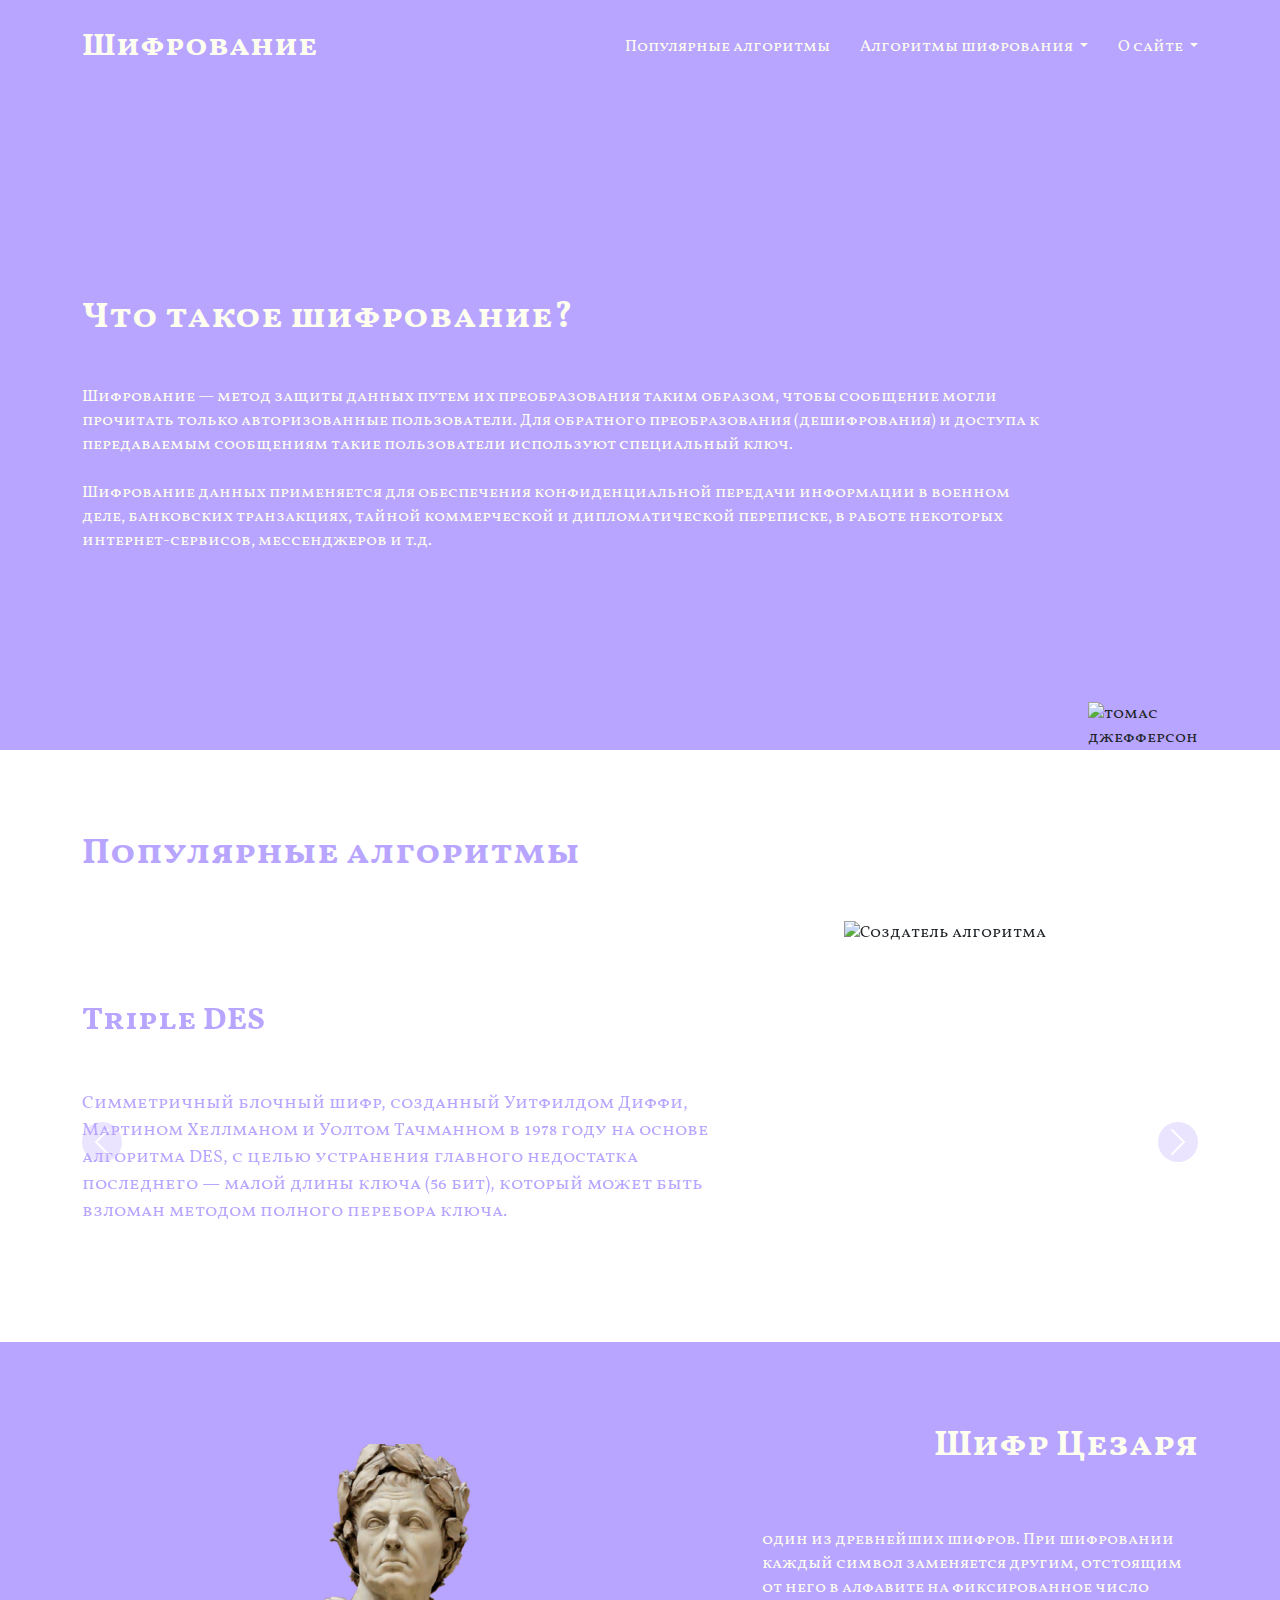
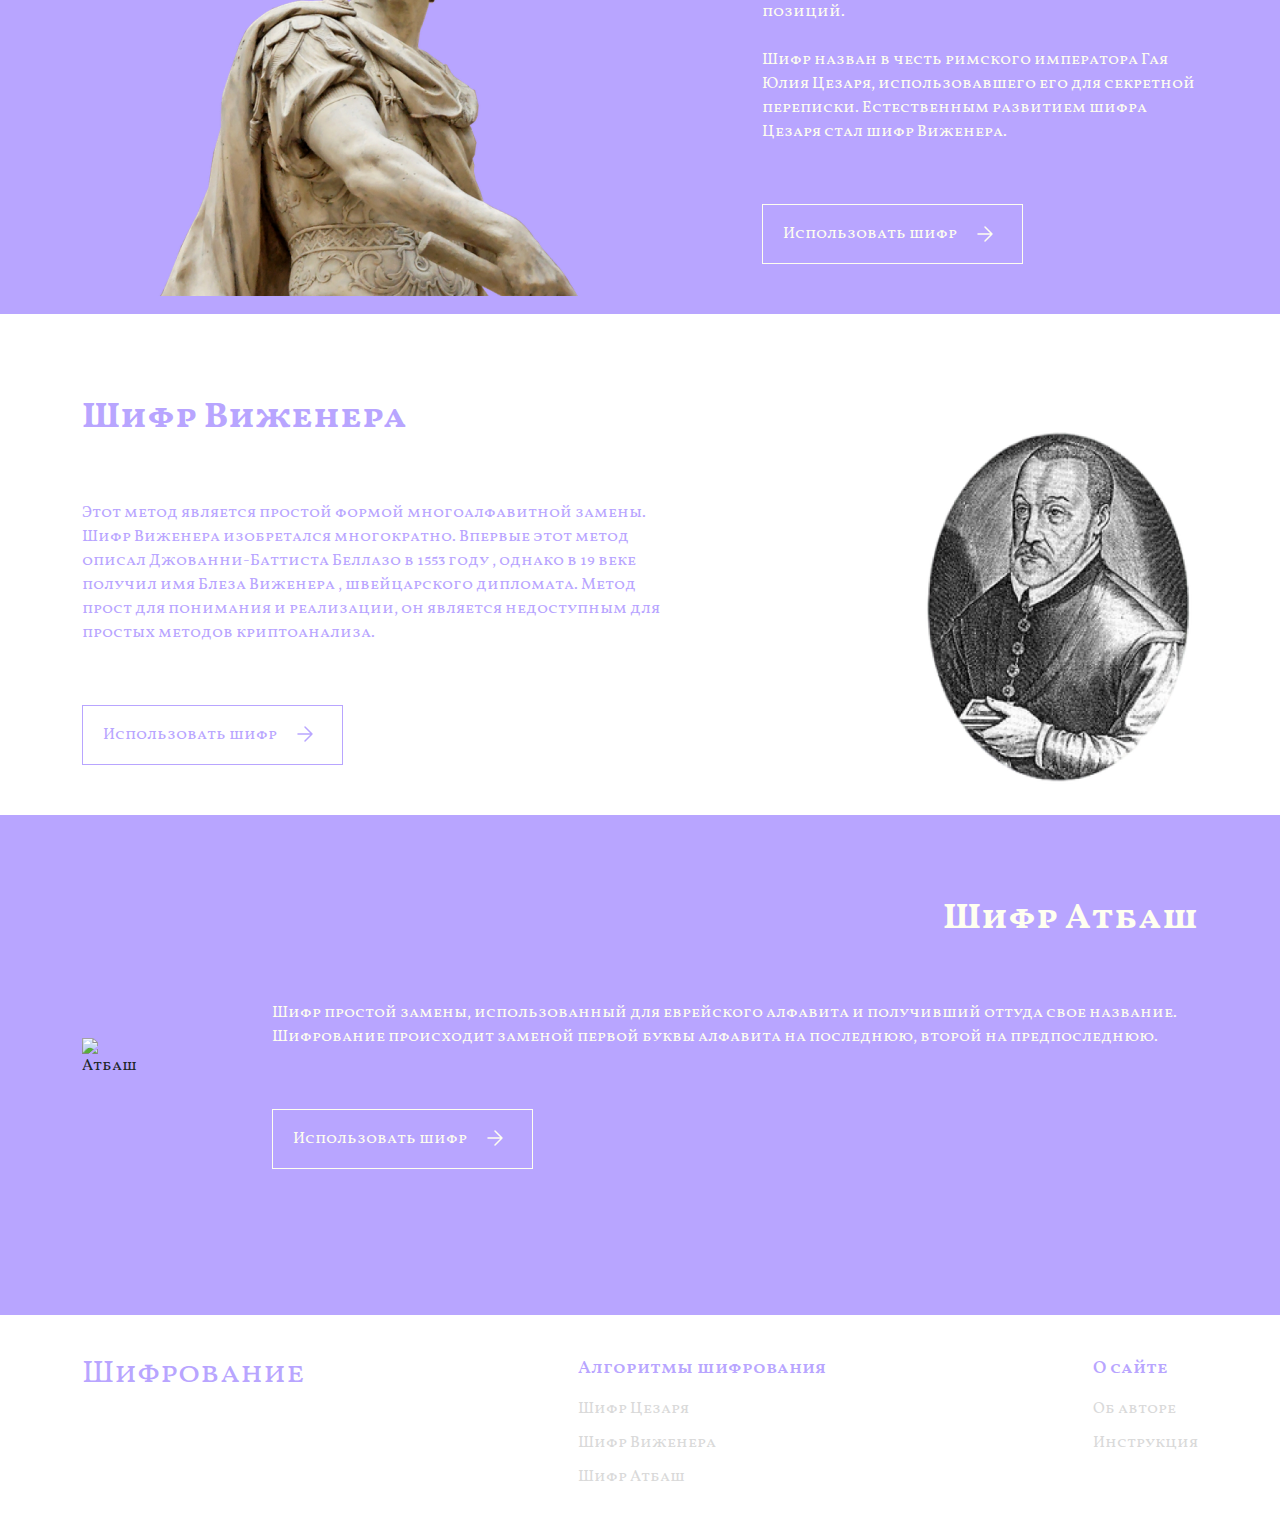
==== commit be74002b: "Начал делать страницу с шифром Цезаря. Сделал шапку, главную часть и видеоплеер." ====
--- a/Сайт/src/index.html
+++ b/Сайт/src/index.html
@@ -74,9 +74,9 @@
         <div class="container main-part__container">
           <div class="main-part__left-part">
             <h1 class="main-part__title title">Что такое шифрование?</h1>
-            <p class="main-part__text text">Шифрование — метод защиты данных путем их преобразования таким образом, чтобы сообщение могли прочитать только авторизованные пользователи. Для обратного преобразования (дешифрования) и доступа к передаваемым сообщениям такие пользователи используют специальный ключ. 
-
-              Шифрование данных применяется для обеспечения конфиденциальной передачи информации в военном деле, банковских транзакциях, тайной коммерческой и дипломатической переписке, в работе некоторых интернет-сервисов, мессенджеров и т.д.</p>
+            <p class="main-part__text text">Шифрование — метод защиты данных путем их преобразования таким образом, чтобы сообщение могли прочитать только авторизованные пользователи. Для обратного преобразования (дешифрования) и доступа к передаваемым сообщениям такие пользователи используют специальный ключ. <br> 
+            <br>
+            Шифрование данных применяется для обеспечения конфиденциальной передачи информации в военном деле, банковских транзакциях, тайной коммерческой и дипломатической переписке, в работе некоторых интернет-сервисов, мессенджеров и т.д.</p>
           </div>
           <div class="main-part__right-part">
             <img src="img/main-img.png" alt="томас джефферсон" width="556" height="510">
--- a/Сайт/src/css/style.css
+++ b/Сайт/src/css/style.css
@@ -10,7 +10,6 @@
 
 .container {
   max-width: 1140px;
-  padding-top: 83px;
 }
 
 .header {
@@ -104,6 +103,7 @@
   align-items: center;
   -moz-column-gap: 34px;
        column-gap: 34px;
+  margin-bottom: 83px;
 }
 .main-part__title {
   color: #FFFFF0;
@@ -168,7 +168,7 @@
   -moz-column-gap: 150px;
        column-gap: 150px;
   align-items: center;
-  margin-bottom: 50px;
+  padding-top: 83px;
 }
 .сaesars-сipher__left-part img {
   width: 530px;
@@ -211,6 +211,7 @@
   -moz-column-gap: 240px;
        column-gap: 240px;
   align-items: center;
+  padding-top: 83px;
 }
 .vigener-cipher__left-part img {
   width: 279px;
@@ -251,6 +252,7 @@
   -moz-column-gap: 135px;
        column-gap: 135px;
   align-items: center;
+  padding-top: 83px;
 }
 .atbash-cipher__left-part img {
   width: 453px;
@@ -575,4 +577,12 @@
   .footer__about-block {
     justify-self: start;
   }
+}
+.player__container {
+  display: flex;
+  justify-content: center;
+  margin-bottom: 75px;
+}
+.player__videoplayer {
+  width: 80%;
 }/*# sourceMappingURL=style.css.map */